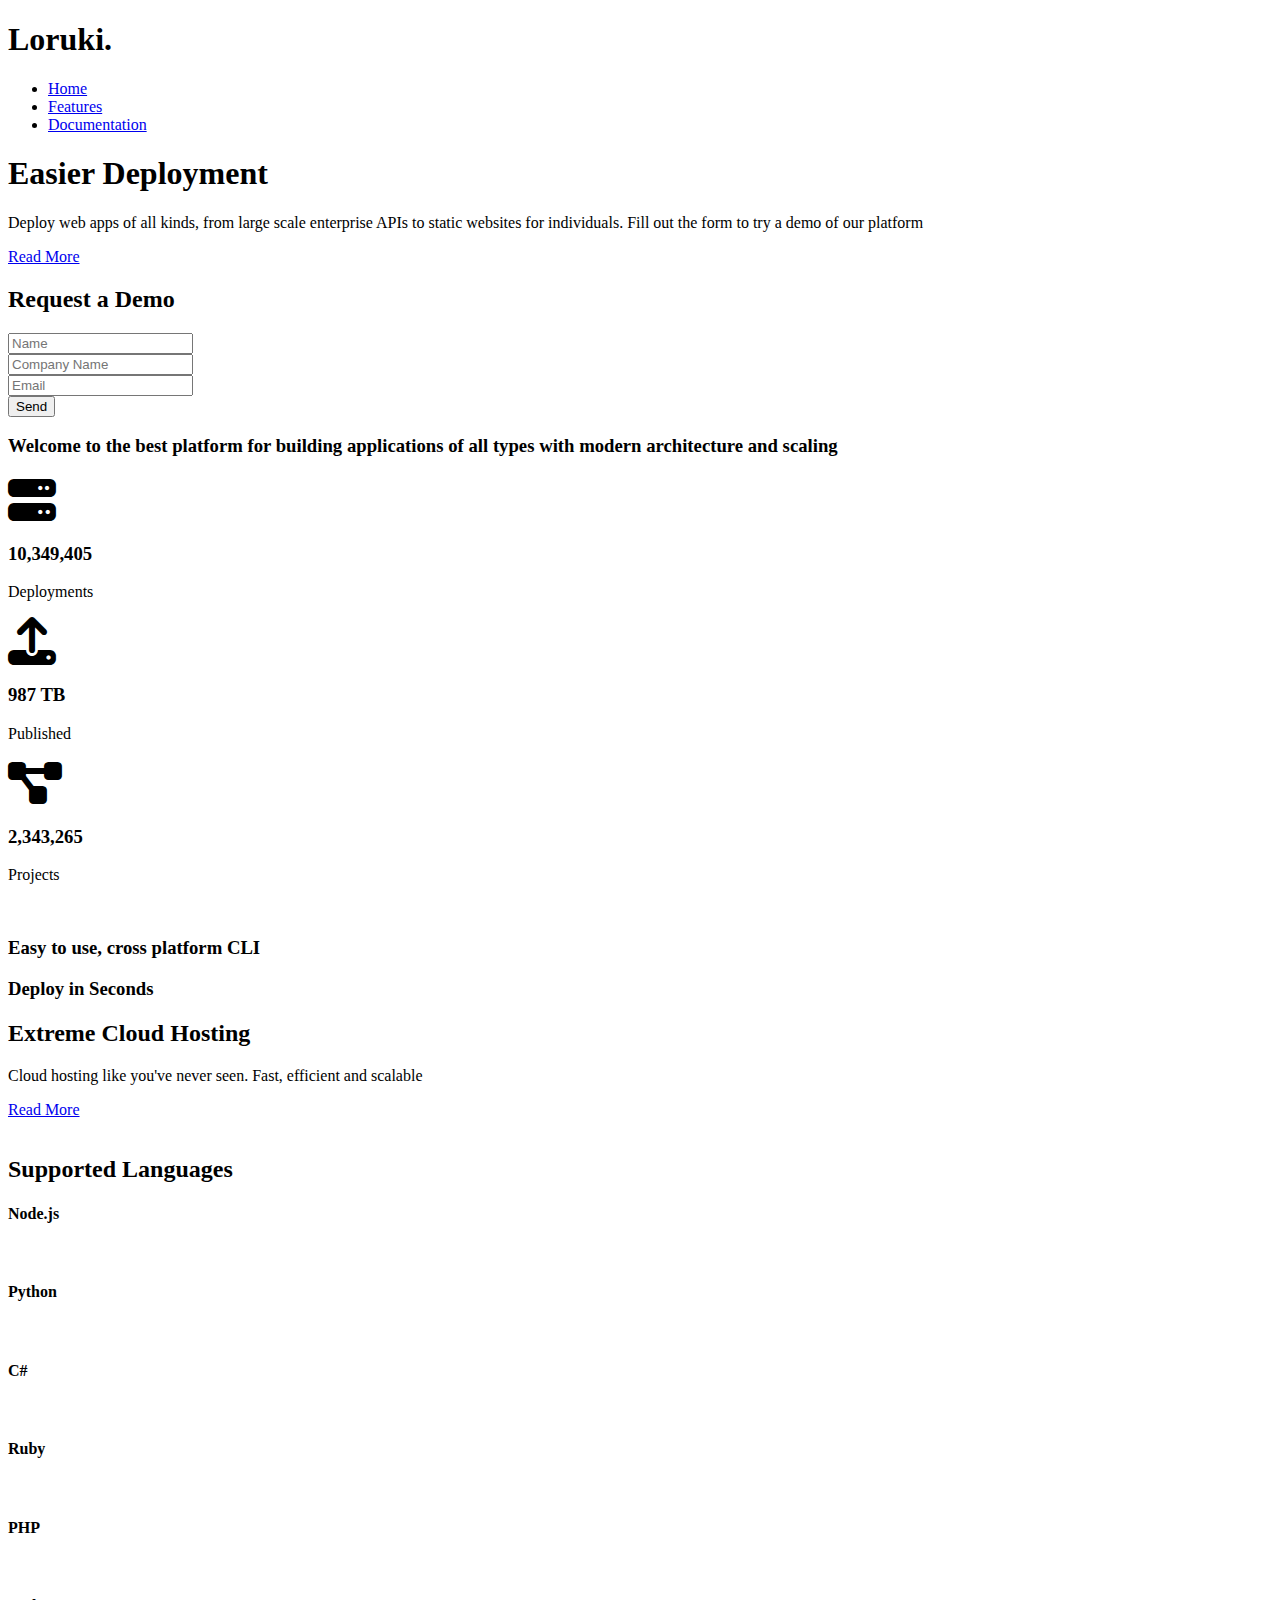
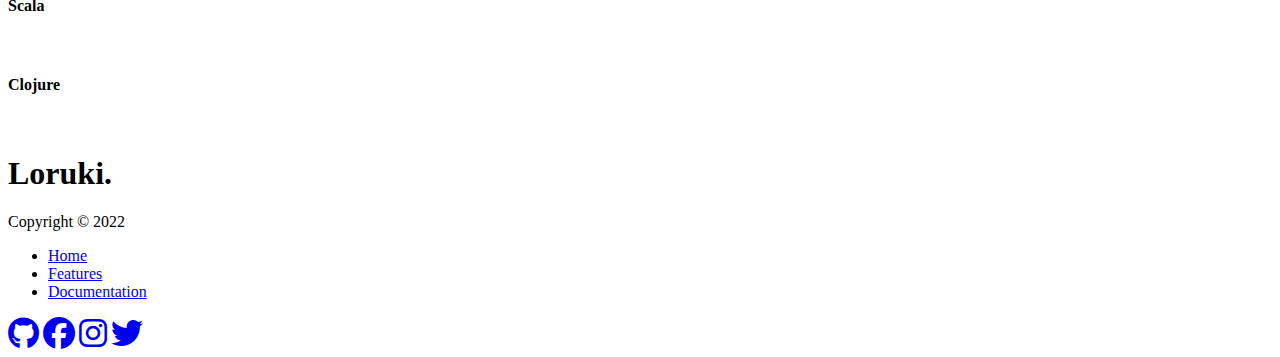
==== index.html @ 6845cf11 "Update index.html" ====
<!DOCTYPE html>
<html lang="en">

<head>
    <meta charset="UTF-8">
    <meta http-equiv="X-UA-Compatible" content="IE=edge">
    <meta name="viewport" content="width=device-width, initial-scale=1.0">
    <meta name="description" content="Deploy web apps of all kinds, from large scale enterprise APIs to static websites for individuals.">
    <meta name="keywords" content="Loruki, Cloud Hosting, HTML, CSS">
    <meta name="author" content="Harsh Jadhav">
    <link rel="stylesheet" href="https://cdnjs.cloudflare.com/ajax/libs/font-awesome/6.1.1/css/all.min.css">
    <link rel="stylesheet" href="css/utilities.css">
    <link rel="stylesheet" href="css/style.css">
    <title>Loruki | Cloud Hosting For Everyone</title>
</head>

<body>
    <!-- Navbar -->
    <div class="navbar">
        <div class="container flex">
            <h1 class="logo">Loruki.</h1>
            <nav>
                <ul>
                    <li>
                        <a href="index.html">Home</a>
                    </li>
                    <li>
                        <a href="features.html">Features</a>
                    </li>
                    <li>
                        <a href="docs.html">Documentation</a>
                    </li>
                </ul>
            </nav>
        </div>
    </div>

    <!-- Showcase -->
    <section class="showcase">
        <div class="container grid">
            <div class="showcase-text">
                <h1>Easier Deployment</h1>
                <p>Deploy web apps of all kinds, from large scale enterprise APIs to static websites for individuals.
                    Fill out the form to try a demo of our platform</p>
                <a href="features.html" class="btn btn-outline">Read More</a>
            </div>

            <div class="showcase-form card">
                <h2>Request a Demo</h2>
                <form>
                    <div class="form-control">
                        <input type="text" name="name" placeholder="Name" required>
                    </div>
                    <div class="form-control">
                        <input type="text" name="company" placeholder="Company Name" required>
                    </div>
                    <div class="form-control">
                        <input type="email" name="email" placeholder="Email" required>
                    </div>
                    <input type="submit" value="Send" class="btn btn-primary">
                </form>
            </div>
        </div>
    </section>

    <!-- Stats -->
    <section class="stats">
        <div class="container">
            <h3 class="stats-heading text-center my-1">
                Welcome to the best platform for building applications of all
                types with modern architecture and scaling
            </h3>

            <div class="grid grid-3 text-center my-4">
                <div>
                    <i class="fas fa-server fa-3x"></i>
                    <h3>10,349,405</h3>
                    <p class="text-secondary">Deployments</p>
                </div>
                <div>
                    <i class="fas fa-upload fa-3x"></i>
                    <h3>987 TB</h3>
                    <p class="text-secondary">Published</p>
                </div>
                <div>
                    <i class="fas fa-project-diagram fa-3x"></i>
                    <h3>2,343,265</h3>
                    <p class="text-secondary">Projects</p>
                </div>
            </div>
        </div>
    </section>

    <!-- Cli -->
    <section class="cli">
        <div class="container grid">
            <img src="images/cli.png" alt="">
            <div class="card">
                <h3>Easy to use, cross platform CLI</h3>
            </div>
            <div class="card">
                <h3>Deploy in Seconds</h3>
            </div>
        </div>
    </section>

    <!-- Cloud -->
    <section class="cloud bg-primary my-2 py-2">
        <div class="container grid">
            <div class="text-center">
                <h2 class="lg">Extreme Cloud Hosting</h2>
                <p class="lead my-1">Cloud hosting like you've never seen. Fast, efficient and scalable</p>
                <a href="features.html" class="btn btn-dark">Read More</a>
            </div>
            <img src="images/cloud.png" alt="">
        </div>
    </section>

    <!-- Languages -->
    <section class="languages">
        <h2 class="md text-center my-2">
            Supported Languages
        </h2>
        <div class="container flex">
            <div class="card">
                <h4>Node.js</h4>
                <img src="images/logos/node.png" alt="">
            </div>
            <div class="card">
                <h4>Python</h4>
                <img src="images/logos/python.png" alt="">
            </div>
            <div class="card">
                <h4>C#</h4>
                <img src="images/logos/csharp.png" alt="">
            </div>
            <div class="card">
                <h4>Ruby</h4>
                <img src="images/logos/ruby.png" alt="">
            </div>
            <div class="card">
                <h4>PHP</h4>
                <img src="images/logos/php.png" alt="">
            </div>
            <div class="card">
                <h4>Scala</h4>
                <img src="images/logos/scala.png" alt="">
            </div>
            <div class="card">
                <h4>Clojure</h4>
                <img src="images/logos/clojure.png" alt="">
            </div>
        </div>
    </section>

    <!-- Footer -->
    <footer class="footer bg-dark py-5">
        <div class="container grid grid-3">
            <div>
                <h1>Loruki.</h1>
                <p>Copyright &copy; 2022</p>
            </div>
            <nav>
                <ul>
                    <li>
                        <a href="index.html">Home</a>
                    </li>
                    <li>
                        <a href="features.html">Features</a>
                    </li>
                    <li>
                        <a href="docs.html">Documentation</a>
                    </li>
                </ul>
            </nav>
            <div class="social">
                <a href="#"><i class="fab fa-github fa-2x"></i></a>
                <a href="#"><i class="fab fa-facebook fa-2x"></i></a>
                <a href="#"><i class="fab fa-instagram fa-2x"></i></a>
                <a href="#"><i class="fab fa-twitter fa-2x"></i></a>
            </div>
        </div>
    </footer>
</body>

</html>
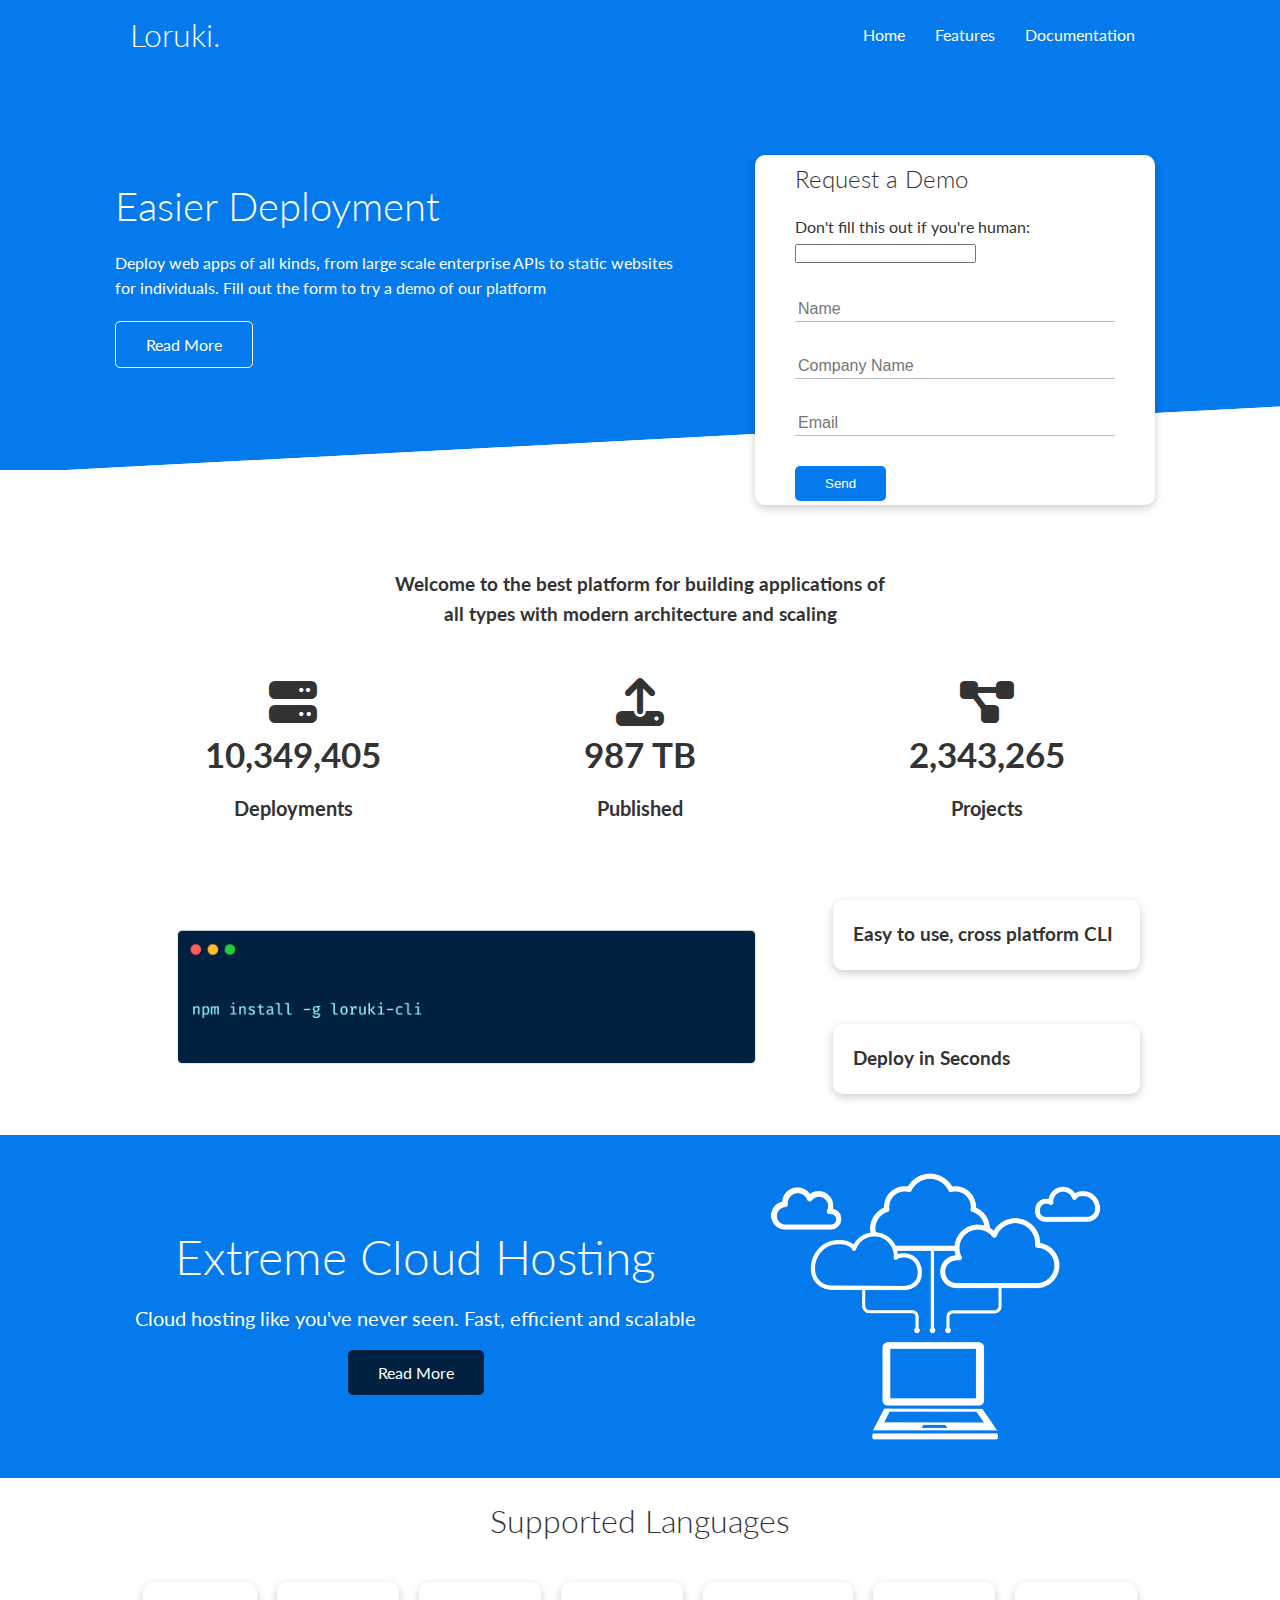
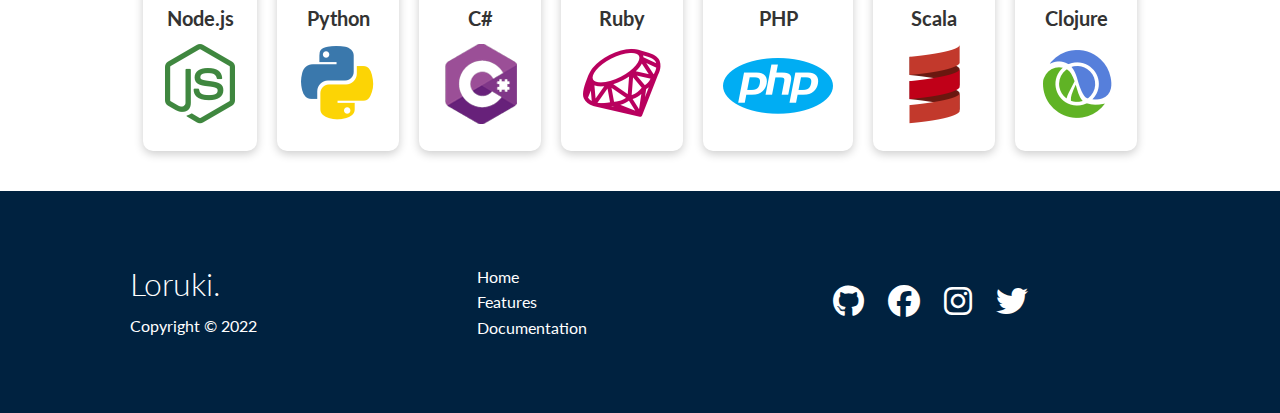
==== commit d93fb1af: "Update index.html" ====
--- a/index.html
+++ b/index.html
@@ -5,7 +5,8 @@
     <meta charset="UTF-8">
     <meta http-equiv="X-UA-Compatible" content="IE=edge">
     <meta name="viewport" content="width=device-width, initial-scale=1.0">
-    <meta name="description" content="Deploy web apps of all kinds, from large scale enterprise APIs to static websites for individuals.">
+    <meta name="description"
+        content="Deploy web apps of all kinds, from large scale enterprise APIs to static websites for individuals.">
     <meta name="keywords" content="Loruki, Cloud Hosting, HTML, CSS">
     <meta name="author" content="Harsh Jadhav">
     <link rel="stylesheet" href="https://cdnjs.cloudflare.com/ajax/libs/font-awesome/6.1.1/css/all.min.css">
@@ -47,7 +48,13 @@
 
             <div class="showcase-form card">
                 <h2>Request a Demo</h2>
-                <form>
+                <form name="contact" method="POST" netlify-honeypot="bot-field" data-netlify="true">
+                    <input type="hidden" name="form-name" value="contact">
+                    <p class="hidden">
+                        <label>
+                            Don't fill this out if you're human: <input name="bot-field" />
+                        </label>
+                    </p>
                     <div class="form-control">
                         <input type="text" name="name" placeholder="Name" required>
                     </div>
--- a/css/utilities.css
+++ b/css/utilities.css
@@ -0,0 +1,235 @@
+/* Utilities */
+.container {
+    max-width: 1100px;
+    margin: 0 auto;
+    overflow: auto;
+    padding: 0 40px;
+}
+
+.card {
+    background-color: #fff;
+    color: #333;
+    border-radius: 10px;
+    box-shadow: 0 3px 10px rgba(0, 0, 0, 0.2);
+    padding: 20px;
+    margin: 10px;
+}
+
+.btn {
+    display: inline-block;
+    padding: 10px 30px;
+    cursor: pointer;
+    background-color: var(--primary-color);
+    color: #fff;
+    border: none;
+    border-radius: 5px;
+}
+
+.btn-outline {
+    background-color: transparent;
+    border: 1px solid #fff;
+}
+
+.btn:hover {
+    transform: scale(0.89);
+}
+
+/* Backgrounds & Colored Buttons */
+.bg-primary,
+.btn-primary {
+    background-color: var(--primary-color);
+    color: #fff;
+}
+
+.bg-secondary,
+.btn-secondary {
+    background-color: var(--secondary-color);
+    color: #fff;
+}
+
+.bg-dark,
+.btn-dark {
+    background-color: var(--dark-color);
+    color: #fff;
+}
+
+.bg-light,
+.btn-light {
+    background-color: var(--light-color);
+    color: #333;
+}
+
+.bg-primary a,
+.btn-primary a,
+.bg-secondary a,
+.btn-secondary a,
+.bg-dark a,
+.btn-dark a {
+    color: #fff;
+}
+
+/* Text Colors */
+.text-primary {
+    color: var(--primary-color);
+}
+
+.text-secondary {
+    color: var(--secondary-color);
+}
+
+.text-dark {
+    color: var(--dark-color);
+}
+
+.text-light {
+    color: var(--light-color);
+}
+
+/* Text Sizes */
+.lead {
+    font-size: 20px;
+}
+
+.sm {
+    font-size: 1rem;
+}
+
+.md {
+    font-size: 2rem;
+}
+
+.lg {
+    font-size: 3rem;
+}
+
+.xl {
+    font-size: 4rem;
+}
+
+.text-center {
+    text-align: center;
+}
+
+/* Alert */
+.alert {
+    background-color: var(--light-color);
+    padding: 10px 20px;
+    font-weight: bold;
+    margin: 15px 0;
+}
+
+.alert i {
+    margin-right: 10px;
+}
+
+.alert-success {
+    background-color: var(--success-color);
+    color: #fff;
+}
+
+.alert-error {
+    background-color: var(--error-color);
+    color: #fff;
+}
+
+.flex {
+    display: flex;
+    justify-content: center;
+    align-items: center;
+    height: 100%;
+}
+
+.grid {
+    display: grid;
+    grid-template-columns: repeat(2, 1fr);
+    gap: 20px;
+    justify-content: center;
+    align-items: center;
+    height: 100%;
+}
+
+.grid-3 {
+    grid-template-columns: repeat(3, 1fr);
+}
+
+/* Margins */
+.m-1 {
+    margin: 1rem;
+}
+
+.m-2 {
+    margin: 1.5rem;
+}
+
+.m-3 {
+    margin: 2rem;
+}
+
+.m-4 {
+    margin: 3rem;
+}
+
+.m-5 {
+    margin: 4rem;
+}
+
+.my-1 {
+    margin: 1rem 0;
+}
+
+.my-2 {
+    margin: 1.5rem 0;
+}
+
+.my-3 {
+    margin: 2rem 0;
+}
+
+.my-4 {
+    margin: 3rem 0;
+}
+
+.my-5 {
+    margin: 4rem 0;
+}
+
+/* Padding */
+.p-1 {
+    padding: 1rem;
+}
+
+.p-2 {
+    padding: 1.5rem;
+}
+
+.p-3 {
+    padding: 2rem;
+}
+
+.p-4 {
+    padding: 3rem;
+}
+
+.p-5 {
+    padding: 4rem;
+}
+
+.py-1 {
+    padding: 1rem 0;
+}
+
+.py-2 {
+    padding: 1.5rem 0;
+}
+
+.py-3 {
+    padding: 2rem 0;
+}
+
+.py-4 {
+    padding: 3rem 0;
+}
+
+.py-5 {
+    padding: 4rem 0;
+}--- a/css/style.css
+++ b/css/style.css
@@ -0,0 +1,368 @@
+@import url('https://fonts.googleapis.com/css2?family=Lato:wght@300&display=swap');
+
+:root {
+    --primary-color: #047aed;
+    --secodary-color: #1c3fa8;
+    --dark-color: #002240;
+    --light-color: #f4f4f4;
+    --success-color: #5cb85c;
+    --error-color: #d9534f;
+}
+
+* {
+    box-sizing: border-box;
+    padding: 0;
+    margin: 0;
+}
+
+body {
+    font-family: 'Lato', sans-serif;
+    color: #333;
+    line-height: 1.6;
+}
+
+ul {
+    list-style-type: none;
+}
+
+a {
+    text-decoration: none;
+    color: #333;
+}
+
+h1,
+h2 {
+    font-weight: 300;
+    line-height: 1.2;
+    margin: 10px 0;
+}
+
+p {
+    margin: 10px 0;
+}
+
+img {
+    width: 100%;
+}
+
+code,
+pre {
+    background-color: #333;
+    color: #fff;
+    padding: 10px;
+}
+
+/* Navbar */
+.navbar {
+    background-color: var(--primary-color);
+    color: #fff;
+    height: 70px;
+}
+
+.navbar ul {
+    display: flex;
+}
+
+.navbar a {
+    color: #fff;
+    padding: 10px;
+    margin: 0 5px;
+}
+
+.navbar a:hover {
+    border-bottom: 2px solid #fff;
+}
+
+.navbar .flex {
+    justify-content: space-between;
+}
+
+/* Showcase */
+.showcase {
+    height: 400px;
+    background-color: var(--primary-color);
+    color: #fff;
+    position: relative;
+}
+
+.showcase h1 {
+    font-size: 40px;
+}
+
+.showcase p {
+    margin: 20px 0;
+}
+
+.showcase .grid {
+    overflow: visible;
+    grid-template-columns: 55% 45%;
+    gap: 30px;
+}
+
+.showcase-text {
+    animation: slideInFromLeft 1s ease-in;
+}
+
+.showcase-form {
+    position: relative;
+    top: 60px;
+    height: 350px;
+    width: 400px;
+    padding: 0 40px;
+    z-index: 100;
+    justify-self: flex-end;
+    animation: slideInFromRight 1s ease-in;
+}
+
+.showcase-form .form-control {
+    margin: 30px 0;
+}
+
+.showcase-form input[type='text'],
+.showcase-form input[type='email'] {
+    border: 0;
+    border-bottom: 1px solid #b4becb;
+    width: 100%;
+    padding: 3px;
+    font-size: 16px;
+}
+
+.showcase-form input:focus {
+    outline: none;
+}
+
+.showcase::before,
+.showcase::after {
+    content: '';
+    position: absolute;
+    height: 100px;
+    bottom: -70px;
+    right: 0;
+    left: 0;
+    background-color: #fff;
+    transform: skewY(-3deg);
+    -webkit-transform: skewY(-3deg);
+    -moz-transform: skewY(-3deg);
+    -ms-transform: skewY(-3deg);
+}
+
+/* Stats */
+.stats {
+    padding-top: 100px;
+    animation: slideInFromBottom 1s ease-in;
+}
+
+.stats-heading {
+    max-width: 500px;
+    margin: auto;
+}
+
+.stats .grid h3 {
+    font-size: 35px;
+}
+
+.stats .grid p {
+    font-size: 20px;
+    font-weight: bold;
+}
+
+/* Cli */
+.cli .grid {
+    grid-template-columns: repeat(3, 1fr);
+    grid-template-rows: repeat(2, 1fr);
+}
+
+.cli .grid>*:first-child {
+    grid-column: 1 / span 2;
+    grid-row: 1 / span 2;
+}
+
+/* Cloud */
+.cloud .grid {
+    grid-template-columns: 4fr 3fr;
+}
+
+/* Languages */
+.languages .flex {
+    flex-wrap: wrap;
+}
+
+.languages .card {
+    text-align: center;
+    margin: 18px 10px 40px;
+    transition: transform 0.2s ease-in;
+}
+
+.languages .card h4 {
+    font-size: 20px;
+    margin-bottom: 10px;
+}
+
+.languages .card:hover {
+    transform: translateY(-15px);
+}
+
+/* Features */
+.features-head img,
+.docs-head img {
+    width: 200px;
+    justify-self: flex-end;
+}
+
+.features-sub-head img {
+    width: 300px;
+    justify-self: flex-end;
+}
+
+.features-main .card>i {
+    margin-right: 20px;
+}
+
+.features-main .grid {
+    padding: 30px;
+}
+
+.features-main .grid>*:first-child {
+    grid-column: 1 / span 3;
+}
+
+.features-main .grid>*:nth-child(2) {
+    grid-column: 1 / span 2;
+}
+
+/* Docs */
+.docs-main h3 {
+    margin: 20px 0;
+}
+
+.docs-main .grid {
+    grid-template-columns: 1fr 2fr;
+    align-items: flex-start;
+}
+
+.docs-main nav li {
+    font-size: 17px;
+    padding-bottom: 5px;
+    margin-bottom: 5px;
+    border-bottom: 1px solid #ccc;
+}
+
+.docs-main nav li:hover {
+    font-weight: bold;
+}
+
+/* Footer */
+.footer .social a {
+    margin: 0 10px;
+}
+
+/* Animations */
+@keyframes slideInFromLeft {
+    0% {
+        transform: translateX(-100%);
+    }
+
+    100% {
+        transform: translateX(0);
+    }
+}
+
+@keyframes slideInFromRight {
+    0% {
+        transform: translateX(100%);
+    }
+
+    100% {
+        transform: translateX(0);
+    }
+}
+
+@keyframes slideInFromTop {
+    0% {
+        transform: translateY(-100%);
+    }
+
+    100% {
+        transform: translateX(0);
+    }
+}
+
+@keyframes slideInFromBottom {
+    0% {
+        transform: translateY(100%);
+    }
+
+    100% {
+        transform: translateX(0);
+    }
+}
+
+/* Tablets and Under */
+@media(max-width: 768px) {
+    .grid,
+    .showcase .grid,
+    .stats .grid,
+    .cli .grid,
+    .cloud .grid,
+    .features-main .grid,
+    .docs-main .grid {
+        grid-template-columns: 1fr;
+        grid-template-rows: 1fr;
+    }
+
+    .showcase {
+        height: auto;
+    }
+
+    .showcase-text {
+        text-align: center;
+        margin-top: 40px;
+    }
+
+    .showcase-form {
+        justify-self: center;
+        margin: auto;
+    }
+
+    .cli .grid>*:first-child {
+        grid-column: 1;
+        grid-row: 1;
+    }
+
+    .features-head,
+    .features-sub-head,
+    .docs-head {
+        text-align: center;
+    }
+
+    .features-head img,
+    .features-sub-head img,
+    .docs-head img {
+        justify-self: center;
+    }
+
+    .features-main .grid>*:first-child,
+    .features-main .grid>*:nth-child(2) {
+        grid-column: 1;
+    }
+
+    .docs-head h1 {
+        font-size: 3rem;
+    }
+}
+
+/* Mobiles */
+@media(max-width: 500px) {
+    .navbar {
+        height: 110px;
+    }
+
+    .navbar .flex {
+        flex-direction: column;
+    }
+
+    .navbar ul {
+        padding: 10px;
+        background-color: rgba(0, 0, 0, 0.1);
+    }
+}